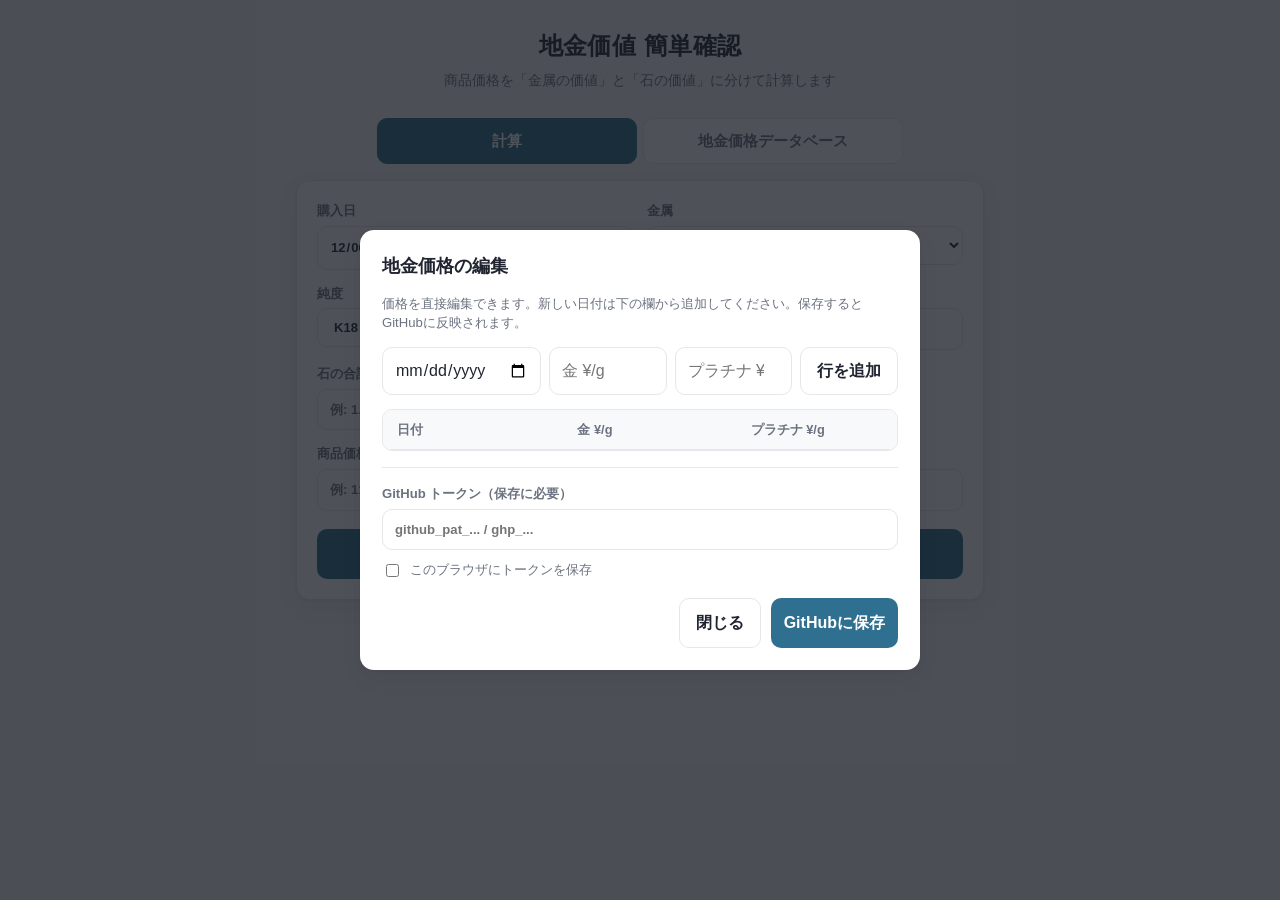
==== index.html @ e0ec3359 "Add files via upload" ====
<!DOCTYPE html>
<html lang="ja">
<head>
  <meta charset="UTF-8">
  <meta name="viewport" content="width=device-width, initial-scale=1.0">
  <title>地金価値 簡単確認</title>
  <link rel="stylesheet" href="styles.css">
</head>
<body>
  <header class="app-header">
    <h1>地金価値 簡単確認</h1>
    <p class="subtitle">商品価格を「金属の価値」と「石の価値」に分けて計算します</p>
  </header>

  <nav class="tabs">
    <button class="tab-btn active" data-tab="calc">計算</button>
    <button class="tab-btn" data-tab="db">地金価格データベース</button>
  </nav>

  <main>
    <!-- ============ Calculator ============ -->
    <section id="tab-calc" class="tab-panel active">
      <div class="card">
        <div class="form-grid">
          <label>購入日
            <input type="date" id="in-date">
          </label>
          <label>金属
            <select id="in-metal">
              <option value="Au">金 (Au)</option>
              <option value="Pt">プラチナ (Pt)</option>
            </select>
          </label>
          <label>純度
            <select id="in-purity"></select>
          </label>
          <label class="hidden" id="custom-purity-wrap">純度（数値で直接入力）
            <input type="number" id="in-purity-custom" step="any" min="0" placeholder="金=K数値 / Pt=1000分率">
          </label>
          <label>全体重量 (g)
            <input type="number" id="in-weight" step="any" min="0" placeholder="例: 6.7" inputmode="decimal">
          </label>
          <label>石の合計カラット (ct)
            <input type="number" id="in-carat" step="any" min="0" placeholder="例: 1.77" inputmode="decimal">
          </label>
          <label>商品価格 (¥)
            <input type="number" id="in-price" step="any" min="0" placeholder="例: 118182" inputmode="numeric">
          </label>
        </div>
        <button id="btn-calc" class="primary">計算する</button>
      </div>

      <div class="card result-card" id="result" hidden>
        <div class="result-main">
          <div class="result-block metal">
            <span class="result-label">金属価値</span>
            <span class="result-value" id="r-metal">¥0</span>
          </div>
          <div class="result-divider">＋</div>
          <div class="result-block stone">
            <span class="result-label">石の価値</span>
            <span class="result-value" id="r-stone">¥0</span>
          </div>
        </div>
        <div class="result-sub">
          <div><span>石の単価</span><b id="r-percarat">—</b></div>
          <div><span>正味金属重量</span><b id="r-netweight">—</b></div>
          <div><span>適用した地金価格</span><b id="r-ppg">—</b></div>
        </div>
        <p class="note warn" id="r-note" hidden></p>
      </div>
    </section>

    <!-- ============ Database ============ -->
    <section id="tab-db" class="tab-panel">
      <div class="card">
        <div class="db-toolbar">
          <div class="db-meta">
            <span class="db-count" id="db-count"></span>
            <a id="db-source" href="#" target="_blank" rel="noopener noreferrer">出典データを開く ↗</a>
          </div>
          <button id="btn-edit" class="secondary">編集</button>
        </div>
        <div class="table-wrap" id="db-view">
          <table>
            <thead><tr><th>日付</th><th>金 ¥/g</th><th>プラチナ ¥/g</th></tr></thead>
            <tbody id="db-body"></tbody>
          </table>
        </div>
      </div>
    </section>
  </main>

  <footer class="app-footer">
    <span id="foot-status">読み込み中…</span>
  </footer>

  <!-- ============ Login modal ============ -->
  <div class="modal-overlay" id="login-modal" hidden>
    <div class="modal">
      <h2>編集ログイン</h2>
      <label>パスワード
        <input type="password" id="login-pass" autocomplete="off">
      </label>
      <p class="error" id="login-error" hidden>パスワードが違います</p>
      <div class="modal-actions">
        <button class="secondary" id="login-cancel">キャンセル</button>
        <button class="primary" id="login-ok">ログイン</button>
      </div>
    </div>
  </div>

  <!-- ============ Edit modal ============ -->
  <div class="modal-overlay" id="edit-modal" hidden>
    <div class="modal modal-wide">
      <h2>地金価格の編集</h2>
      <p class="hint">価格を直接編集できます。新しい日付は下の欄から追加してください。保存するとGitHubに反映されます。</p>

      <div class="edit-add">
        <input type="date" id="add-date">
        <input type="number" id="add-gold" placeholder="金 ¥/g" step="any" min="0">
        <input type="number" id="add-pt" placeholder="プラチナ ¥/g" step="any" min="0">
        <button class="secondary" id="add-row">行を追加</button>
      </div>

      <div class="table-wrap edit-table-wrap">
        <table>
          <thead><tr><th>日付</th><th>金 ¥/g</th><th>プラチナ ¥/g</th><th></th></tr></thead>
          <tbody id="edit-body"></tbody>
        </table>
      </div>

      <div class="gh-save">
        <label>GitHub トークン（保存に必要）
          <input type="password" id="gh-token" placeholder="github_pat_... / ghp_..." autocomplete="off">
        </label>
        <label class="checkbox"><input type="checkbox" id="gh-remember"> このブラウザにトークンを保存</label>
      </div>

      <p class="status" id="save-status" hidden></p>

      <div class="modal-actions">
        <button class="secondary" id="edit-close">閉じる</button>
        <button class="primary" id="save-github">GitHubに保存</button>
      </div>
    </div>
  </div>

  <script src="config.js"></script>
  <script src="app.js"></script>
</body>
</html>
---- styles.css ----
:root {
  --bg: #f4f5f7;
  --card: #ffffff;
  --ink: #1f2430;
  --muted: #6b7280;
  --line: #e5e7eb;
  --gold: #c08a2d;
  --gold-soft: #faf3e3;
  --stone: #2f6f8f;
  --stone-soft: #e9f2f6;
  --primary: #2f6f8f;
  --primary-ink: #ffffff;
  --danger: #c0392b;
  --ok: #1e7e54;
  --radius: 14px;
  --shadow: 0 1px 3px rgba(0,0,0,.06), 0 8px 24px rgba(0,0,0,.05);
}

* { box-sizing: border-box; }

body {
  margin: 0;
  font-family: -apple-system, BlinkMacSystemFont, "Segoe UI", "Hiragino Kaku Gothic ProN",
    "Hiragino Sans", "Noto Sans JP", Meiryo, sans-serif;
  background: var(--bg);
  color: var(--ink);
  line-height: 1.5;
  -webkit-font-smoothing: antialiased;
}

.app-header {
  text-align: center;
  padding: 28px 16px 8px;
}
.app-header h1 {
  margin: 0;
  font-size: 1.5rem;
  letter-spacing: .02em;
}
.subtitle {
  margin: 6px 0 0;
  color: var(--muted);
  font-size: .9rem;
}

.tabs {
  display: flex;
  gap: 6px;
  justify-content: center;
  margin: 18px auto 0;
  max-width: 720px;
  padding: 0 16px;
}
.tab-btn {
  flex: 1;
  max-width: 260px;
  padding: 11px 12px;
  border: 1px solid var(--line);
  background: var(--card);
  color: var(--muted);
  border-radius: 10px;
  font-size: .95rem;
  font-weight: 600;
  cursor: pointer;
  transition: .15s;
}
.tab-btn.active {
  background: var(--primary);
  color: var(--primary-ink);
  border-color: var(--primary);
}

main { max-width: 720px; margin: 16px auto 40px; padding: 0 16px; }

.tab-panel { display: none; }
.tab-panel.active { display: block; }

.card {
  background: var(--card);
  border: 1px solid var(--line);
  border-radius: var(--radius);
  box-shadow: var(--shadow);
  padding: 20px;
  margin-bottom: 16px;
}

.form-grid {
  display: grid;
  grid-template-columns: 1fr 1fr;
  gap: 14px;
}
.form-grid label,
.modal label {
  display: flex;
  flex-direction: column;
  gap: 5px;
  font-size: .82rem;
  font-weight: 600;
  color: var(--muted);
}
.form-grid label:last-of-type { grid-column: 1 / -1; }
#custom-purity-wrap { grid-column: 1 / -1; }
.hidden { display: none !important; }

input, select {
  font: inherit;
  padding: 10px 12px;
  border: 1px solid var(--line);
  border-radius: 10px;
  background: #fff;
  color: var(--ink);
  width: 100%;
}
input:focus, select:focus {
  outline: none;
  border-color: var(--primary);
  box-shadow: 0 0 0 3px var(--stone-soft);
}

button { font: inherit; }
button.primary {
  width: 100%;
  margin-top: 18px;
  padding: 13px;
  background: var(--primary);
  color: #fff;
  border: none;
  border-radius: 10px;
  font-weight: 700;
  font-size: 1rem;
  cursor: pointer;
}
button.primary:hover { filter: brightness(1.05); }
button.secondary {
  padding: 10px 16px;
  background: #fff;
  border: 1px solid var(--line);
  border-radius: 10px;
  font-weight: 600;
  cursor: pointer;
  color: var(--ink);
}
button.secondary:hover { background: #f8f9fb; }

/* ===== Result ===== */
.result-card { padding-top: 24px; }
.result-main {
  display: flex;
  align-items: stretch;
  gap: 10px;
}
.result-block {
  flex: 1;
  border-radius: 12px;
  padding: 16px;
  text-align: center;
}
.result-block.metal { background: var(--gold-soft); }
.result-block.stone { background: var(--stone-soft); }
.result-label {
  display: block;
  font-size: .8rem;
  font-weight: 700;
  color: var(--muted);
  margin-bottom: 6px;
}
.result-block.metal .result-label { color: var(--gold); }
.result-block.stone .result-label { color: var(--stone); }
.result-value {
  display: block;
  font-size: 1.5rem;
  font-weight: 800;
  letter-spacing: .01em;
}
.result-divider {
  display: flex;
  align-items: center;
  color: var(--muted);
  font-weight: 700;
}
.result-sub {
  display: grid;
  grid-template-columns: 1fr 1fr 1fr;
  gap: 10px;
  margin-top: 18px;
  padding-top: 16px;
  border-top: 1px dashed var(--line);
}
.result-sub > div {
  display: flex;
  flex-direction: column;
  gap: 3px;
  font-size: .78rem;
  color: var(--muted);
  text-align: center;
}
.result-sub b { color: var(--ink); font-size: .95rem; }

.note { font-size: .82rem; margin: 14px 0 0; }
.note.warn { color: var(--danger); }

/* ===== Database ===== */
.db-toolbar {
  display: flex;
  justify-content: space-between;
  align-items: center;
  margin-bottom: 14px;
  gap: 12px;
}
.db-meta { display: flex; flex-direction: column; gap: 2px; font-size: .82rem; }
.db-count { color: var(--muted); }
#db-source { color: var(--primary); text-decoration: none; }
#db-source:hover { text-decoration: underline; }

.table-wrap {
  max-height: 460px;
  overflow: auto;
  border: 1px solid var(--line);
  border-radius: 10px;
}
table { width: 100%; border-collapse: collapse; font-size: .9rem; }
thead th {
  position: sticky;
  top: 0;
  background: #f8f9fb;
  text-align: right;
  padding: 10px 14px;
  font-size: .8rem;
  color: var(--muted);
  border-bottom: 1px solid var(--line);
}
thead th:first-child { text-align: left; }
tbody td {
  padding: 8px 14px;
  text-align: right;
  border-bottom: 1px solid #f1f2f4;
  font-variant-numeric: tabular-nums;
}
tbody td:first-child { text-align: left; color: var(--muted); }
tbody tr:hover { background: #fafbfc; }

/* ===== Modal ===== */
.modal-overlay {
  position: fixed;
  inset: 0;
  background: rgba(20,24,33,.5);
  display: flex;
  align-items: center;
  justify-content: center;
  padding: 16px;
  z-index: 50;
}
.modal {
  background: #fff;
  border-radius: var(--radius);
  padding: 22px;
  width: 100%;
  max-width: 380px;
  box-shadow: var(--shadow);
}
.modal-wide { max-width: 560px; }
.modal h2 { margin: 0 0 14px; font-size: 1.15rem; }
.modal .hint, .hint { font-size: .82rem; color: var(--muted); margin: 0 0 14px; }
.modal-actions {
  display: flex;
  justify-content: flex-end;
  gap: 10px;
  margin-top: 18px;
}
.modal-actions .primary, .modal-actions .secondary { width: auto; margin: 0; }
.error { color: var(--danger); font-size: .85rem; margin: 8px 0 0; }

.edit-add {
  display: grid;
  grid-template-columns: 1.3fr 1fr 1fr auto;
  gap: 8px;
  margin-bottom: 14px;
}
.edit-add button { white-space: nowrap; }
.edit-table-wrap { max-height: 300px; }
.edit-body-input {
  width: 100%;
  padding: 5px 8px;
  text-align: right;
  border: 1px solid transparent;
  border-radius: 6px;
  background: transparent;
}
.edit-body-input:hover { border-color: var(--line); }
.edit-body-input:focus { border-color: var(--primary); background: #fff; }
.row-del {
  border: none;
  background: transparent;
  color: var(--danger);
  cursor: pointer;
  font-size: 1.1rem;
  line-height: 1;
  padding: 2px 6px;
}

.gh-save {
  margin-top: 16px;
  padding-top: 16px;
  border-top: 1px solid var(--line);
  display: flex;
  flex-direction: column;
  gap: 10px;
}
.checkbox {
  flex-direction: row !important;
  align-items: center;
  gap: 8px !important;
  font-weight: 500 !important;
}
.checkbox input { width: auto; }

.status { font-size: .85rem; margin: 12px 0 0; padding: 10px 12px; border-radius: 8px; }
.status.ok { background: #e7f6ee; color: var(--ok); }
.status.err { background: #fdecea; color: var(--danger); }
.status.info { background: var(--stone-soft); color: var(--stone); }

.app-footer {
  text-align: center;
  font-size: .75rem;
  color: var(--muted);
  padding: 10px 16px 28px;
}

@media (max-width: 520px) {
  .form-grid { grid-template-columns: 1fr; }
  .result-value { font-size: 1.25rem; }
  .result-sub { grid-template-columns: 1fr; }
  .edit-add { grid-template-columns: 1fr 1fr; }
  .edit-add button { grid-column: 1 / -1; }
}
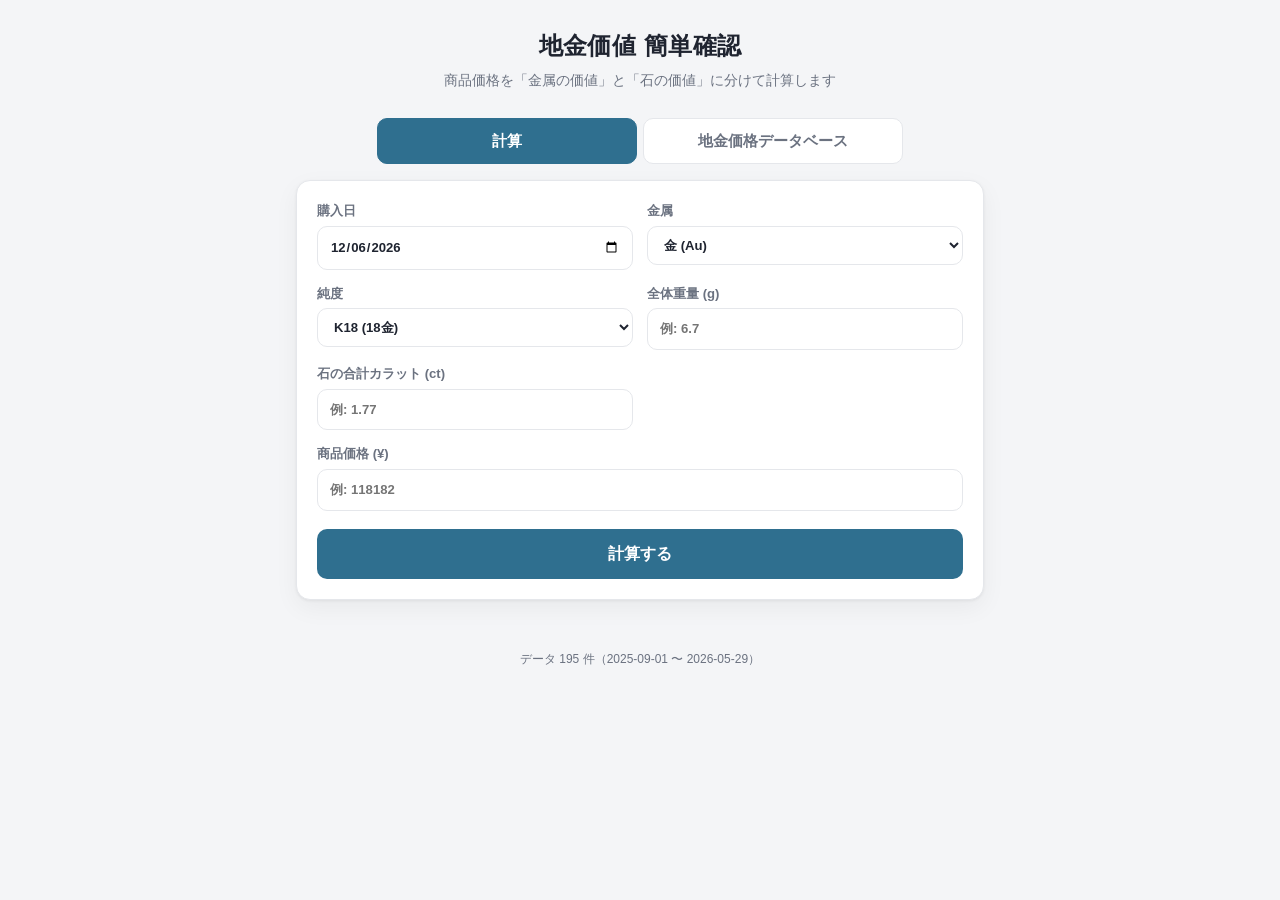
==== commit cc36c5bc: "Add files via upload" ====
--- a/index.html
+++ b/index.html
@@ -65,7 +65,11 @@
         <div class="result-sub">
           <div><span>石の単価</span><b id="r-percarat">—</b></div>
           <div><span>正味金属重量</span><b id="r-netweight">—</b></div>
-          <div><span>適用した地金価格</span><b id="r-ppg">—</b></div>
+          <div class="ppg-cell">
+            <span>適用した地金価格</span>
+            <span class="ppg-row">¥<input type="number" id="in-ppg" class="ppg-input" step="any" min="0" inputmode="decimal"> /g</span>
+            <small class="ppg-date" id="r-ppg-date">—</small>
+          </div>
         </div>
         <p class="note warn" id="r-note" hidden></p>
       </div>
--- a/styles.css
+++ b/styles.css
@@ -196,6 +196,34 @@
 }
 .result-sub b { color: var(--ink); font-size: .95rem; }
 
+.ppg-cell .ppg-row {
+  display: inline-flex;
+  align-items: center;
+  justify-content: center;
+  gap: 3px;
+  color: var(--ink);
+  font-size: .95rem;
+  font-weight: 700;
+}
+.ppg-input {
+  width: 90px;
+  padding: 4px 6px;
+  text-align: right;
+  font-size: .95rem;
+  font-weight: 700;
+  color: var(--ink);
+  border: 1px solid var(--line);
+  border-radius: 6px;
+  background: #fff;
+  font-variant-numeric: tabular-nums;
+}
+.ppg-input:focus {
+  outline: none;
+  border-color: var(--primary);
+  box-shadow: 0 0 0 3px var(--stone-soft);
+}
+.ppg-date { color: var(--muted); font-size: .72rem; }
+
 .note { font-size: .82rem; margin: 14px 0 0; }
 .note.warn { color: var(--danger); }
 
@@ -250,6 +278,8 @@
   padding: 16px;
   z-index: 50;
 }
+/* hidden 属性が付いているときは必ず非表示にする（display:flex の上書き対策） */
+.modal-overlay[hidden] { display: none; }
 .modal {
   background: #fff;
   border-radius: var(--radius);
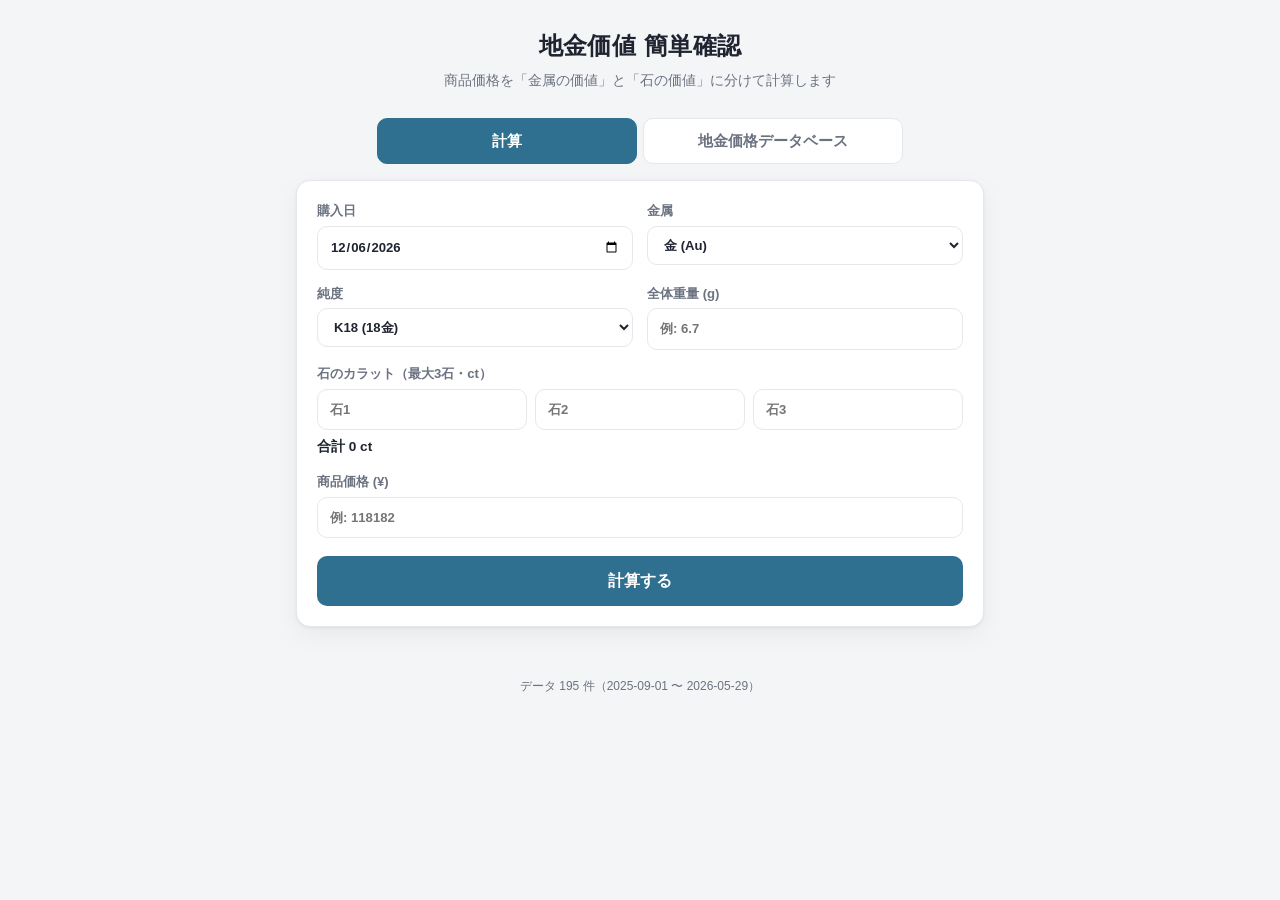
==== commit 534b0991: "Add files via upload" ====
--- a/index.html
+++ b/index.html
@@ -40,8 +40,13 @@
           <label>全体重量 (g)
             <input type="number" id="in-weight" step="any" min="0" placeholder="例: 6.7" inputmode="decimal">
           </label>
-          <label>石の合計カラット (ct)
-            <input type="number" id="in-carat" step="any" min="0" placeholder="例: 1.77" inputmode="decimal">
+          <label class="stone-carats">石のカラット（最大3石・ct）
+            <div class="carat-slots">
+              <input type="number" id="in-carat-1" class="carat-slot" step="any" min="0" placeholder="石1" inputmode="decimal">
+              <input type="number" id="in-carat-2" class="carat-slot" step="any" min="0" placeholder="石2" inputmode="decimal">
+              <input type="number" id="in-carat-3" class="carat-slot" step="any" min="0" placeholder="石3" inputmode="decimal">
+            </div>
+            <span class="carat-total" id="carat-total">合計 0 ct</span>
           </label>
           <label>商品価格 (¥)
             <input type="number" id="in-price" step="any" min="0" placeholder="例: 118182" inputmode="numeric">
--- a/styles.css
+++ b/styles.css
@@ -100,6 +100,18 @@
 }
 .form-grid label:last-of-type { grid-column: 1 / -1; }
 #custom-purity-wrap { grid-column: 1 / -1; }
+.form-grid label.stone-carats { grid-column: 1 / -1; }
+.carat-slots {
+  display: grid;
+  grid-template-columns: 1fr 1fr 1fr;
+  gap: 8px;
+}
+.carat-total {
+  font-weight: 700;
+  color: var(--ink);
+  font-size: .85rem;
+  margin-top: 2px;
+}
 .hidden { display: none !important; }
 
 input, select {
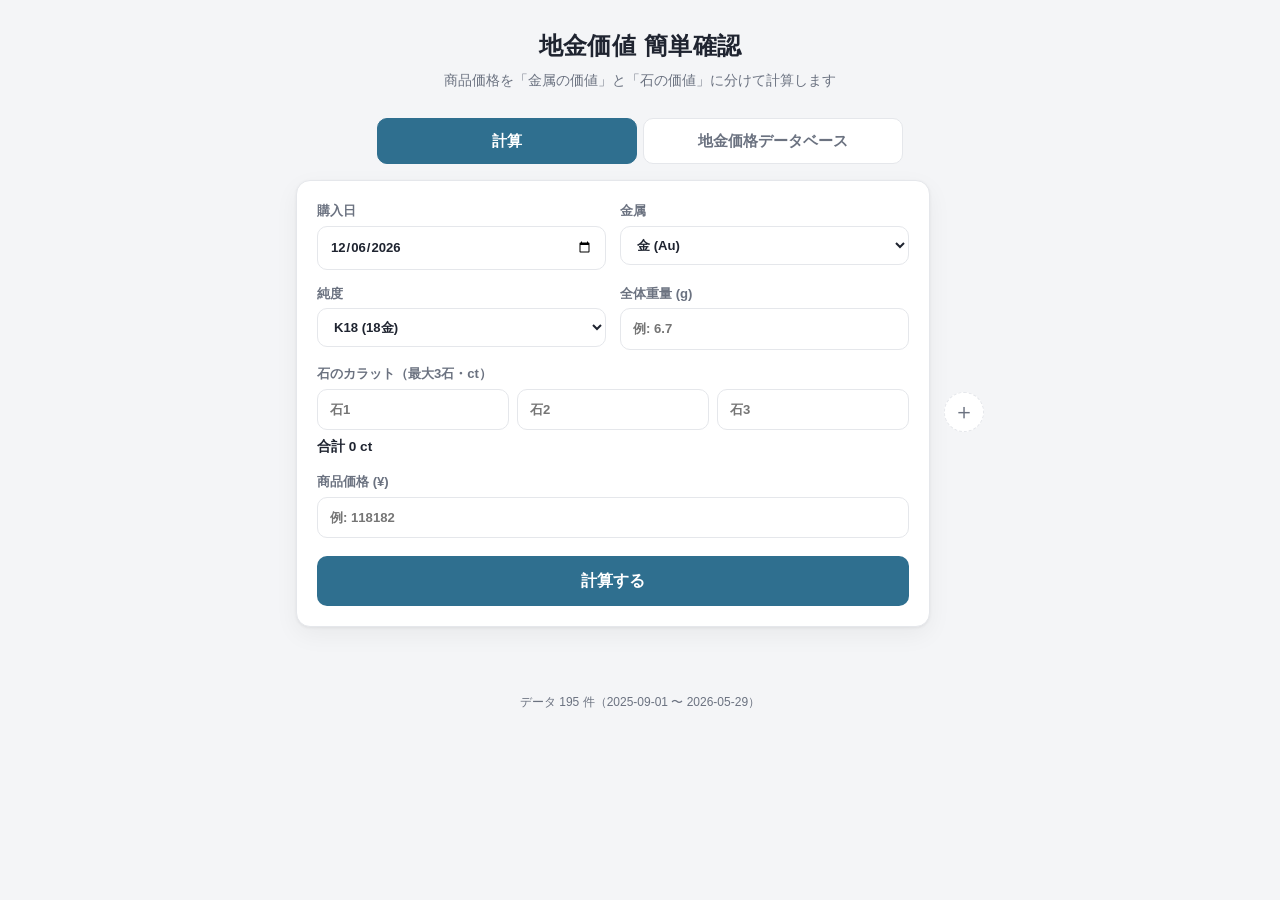
==== commit bea091af: "Add files via upload" ====
--- a/index.html
+++ b/index.html
@@ -19,64 +19,36 @@
 
   <main>
     <!-- ============ Calculator ============ -->
+    <!-- 計算セクションは app.js が col-a / col-b に注入します（最大2つ） -->
     <section id="tab-calc" class="tab-panel active">
-      <div class="card">
-        <div class="form-grid">
-          <label>購入日
-            <input type="date" id="in-date">
-          </label>
-          <label>金属
-            <select id="in-metal">
-              <option value="Au">金 (Au)</option>
-              <option value="Pt">プラチナ (Pt)</option>
-            </select>
-          </label>
-          <label>純度
-            <select id="in-purity"></select>
-          </label>
-          <label class="hidden" id="custom-purity-wrap">純度（数値で直接入力）
-            <input type="number" id="in-purity-custom" step="any" min="0" placeholder="金=K数値 / Pt=1000分率">
-          </label>
-          <label>全体重量 (g)
-            <input type="number" id="in-weight" step="any" min="0" placeholder="例: 6.7" inputmode="decimal">
-          </label>
-          <label class="stone-carats">石のカラット（最大3石・ct）
-            <div class="carat-slots">
-              <input type="number" id="in-carat-1" class="carat-slot" step="any" min="0" placeholder="石1" inputmode="decimal">
-              <input type="number" id="in-carat-2" class="carat-slot" step="any" min="0" placeholder="石2" inputmode="decimal">
-              <input type="number" id="in-carat-3" class="carat-slot" step="any" min="0" placeholder="石3" inputmode="decimal">
-            </div>
-            <span class="carat-total" id="carat-total">合計 0 ct</span>
-          </label>
-          <label>商品価格 (¥)
-            <input type="number" id="in-price" step="any" min="0" placeholder="例: 118182" inputmode="numeric">
-          </label>
+      <div class="compute-area" id="compute-area">
+        <div class="compute-col" id="col-a">
+          <div class="col-head"><span class="col-badge">A</span></div>
         </div>
-        <button id="btn-calc" class="primary">計算する</button>
+
+        <div class="compute-controls">
+          <button id="btn-add" class="add-btn" type="button" title="比較セクションを追加" aria-label="比較セクションを追加">＋</button>
+          <button id="btn-copy" class="copy-btn hidden" type="button" title="Aの入力をBへコピー">コピー →</button>
+        </div>
+
+        <div class="compute-col hidden" id="col-b">
+          <div class="col-head">
+            <span class="col-badge">B</span>
+            <button id="btn-close-b" class="col-close" type="button" title="このセクションを閉じる" aria-label="このセクションを閉じる">×</button>
+          </div>
+        </div>
       </div>
 
-      <div class="card result-card" id="result" hidden>
-        <div class="result-main">
-          <div class="result-block metal">
-            <span class="result-label">金属価値</span>
-            <span class="result-value" id="r-metal">¥0</span>
-          </div>
-          <div class="result-divider">＋</div>
-          <div class="result-block stone">
-            <span class="result-label">石の価値</span>
-            <span class="result-value" id="r-stone">¥0</span>
-          </div>
+      <div class="card compare-card hidden" id="compare-panel">
+        <h3 class="compare-title">A と B の比較（差 = B − A）</h3>
+        <div class="table-wrap">
+          <table class="compare-table">
+            <thead>
+              <tr><th>項目</th><th>A</th><th>B</th><th>差</th><th>差 (%)</th></tr>
+            </thead>
+            <tbody id="compare-body"></tbody>
+          </table>
         </div>
-        <div class="result-sub">
-          <div><span>石の単価</span><b id="r-percarat">—</b></div>
-          <div><span>正味金属重量</span><b id="r-netweight">—</b></div>
-          <div class="ppg-cell">
-            <span>適用した地金価格</span>
-            <span class="ppg-row">¥<input type="number" id="in-ppg" class="ppg-input" step="any" min="0" inputmode="decimal"> /g</span>
-            <small class="ppg-date" id="r-ppg-date">—</small>
-          </div>
-        </div>
-        <p class="note warn" id="r-note" hidden></p>
       </div>
     </section>
 
--- a/styles.css
+++ b/styles.css
@@ -239,6 +239,111 @@
 .note { font-size: .82rem; margin: 14px 0 0; }
 .note.warn { color: var(--danger); }
 
+/* ===== Compute sections (A / B) ===== */
+.compute-area {
+  display: flex;
+  align-items: stretch;
+  gap: 14px;
+}
+.compute-col { flex: 1 1 0; min-width: 0; }
+
+.col-head {
+  display: none;
+  align-items: center;
+  justify-content: space-between;
+  height: 30px;
+  margin-bottom: 8px;
+}
+#compute-area.dual .col-head { display: flex; }
+.col-badge {
+  display: inline-flex;
+  align-items: center;
+  justify-content: center;
+  min-width: 26px;
+  height: 24px;
+  padding: 0 9px;
+  background: var(--primary);
+  color: #fff;
+  border-radius: 999px;
+  font-size: .8rem;
+  font-weight: 700;
+  letter-spacing: .04em;
+}
+.col-close {
+  border: none;
+  background: transparent;
+  color: var(--muted);
+  font-size: 1.4rem;
+  line-height: 1;
+  cursor: pointer;
+  padding: 0 8px;
+  border-radius: 8px;
+}
+.col-close:hover { color: var(--danger); background: #fdecea; }
+
+.compute-controls {
+  flex: 0 0 auto;
+  align-self: center;
+  display: flex;
+  flex-direction: column;
+  align-items: center;
+  justify-content: center;
+  gap: 10px;
+}
+.add-btn {
+  width: 40px;
+  height: 40px;
+  border-radius: 50%;
+  border: 1px dashed var(--line);
+  background: var(--card);
+  color: var(--muted);
+  font-size: 1.4rem;
+  line-height: 1;
+  cursor: pointer;
+  transition: .15s;
+}
+.add-btn:hover { color: var(--primary); border-color: var(--primary); background: var(--stone-soft); }
+.copy-btn {
+  white-space: nowrap;
+  padding: 9px 12px;
+  border: 1px solid var(--primary);
+  background: var(--card);
+  color: var(--primary);
+  border-radius: 10px;
+  font-weight: 700;
+  font-size: .85rem;
+  cursor: pointer;
+}
+.copy-btn:hover { background: var(--stone-soft); }
+
+/* 2セクション表示中はページ幅を広げる */
+body.dual-mode main { max-width: 1000px; }
+
+/* ===== Compare panel ===== */
+.compare-title { margin: 0 0 12px; font-size: 1.05rem; }
+.compare-table { width: 100%; border-collapse: collapse; font-size: .9rem; }
+.compare-table th,
+.compare-table td {
+  padding: 9px 12px;
+  text-align: right;
+  border-bottom: 1px solid #f1f2f4;
+  font-variant-numeric: tabular-nums;
+  white-space: nowrap;
+}
+.compare-table thead th {
+  position: sticky;
+  top: 0;
+  background: #f8f9fb;
+  color: var(--muted);
+  font-size: .8rem;
+  border-bottom: 1px solid var(--line);
+}
+.compare-table th:first-child,
+.compare-table td:first-child { text-align: left; color: var(--muted); }
+.compare-table .diff-pos { color: var(--ok); font-weight: 700; }
+.compare-table .diff-neg { color: var(--danger); font-weight: 700; }
+.compare-empty { text-align: center !important; color: var(--muted); padding: 16px; }
+
 /* ===== Database ===== */
 .db-toolbar {
   display: flex;
@@ -374,4 +479,6 @@
   .result-sub { grid-template-columns: 1fr; }
   .edit-add { grid-template-columns: 1fr 1fr; }
   .edit-add button { grid-column: 1 / -1; }
-}
+  .compute-area { flex-direction: column; }
+  .compute-controls { flex-direction: row; align-self: center; }
+}
